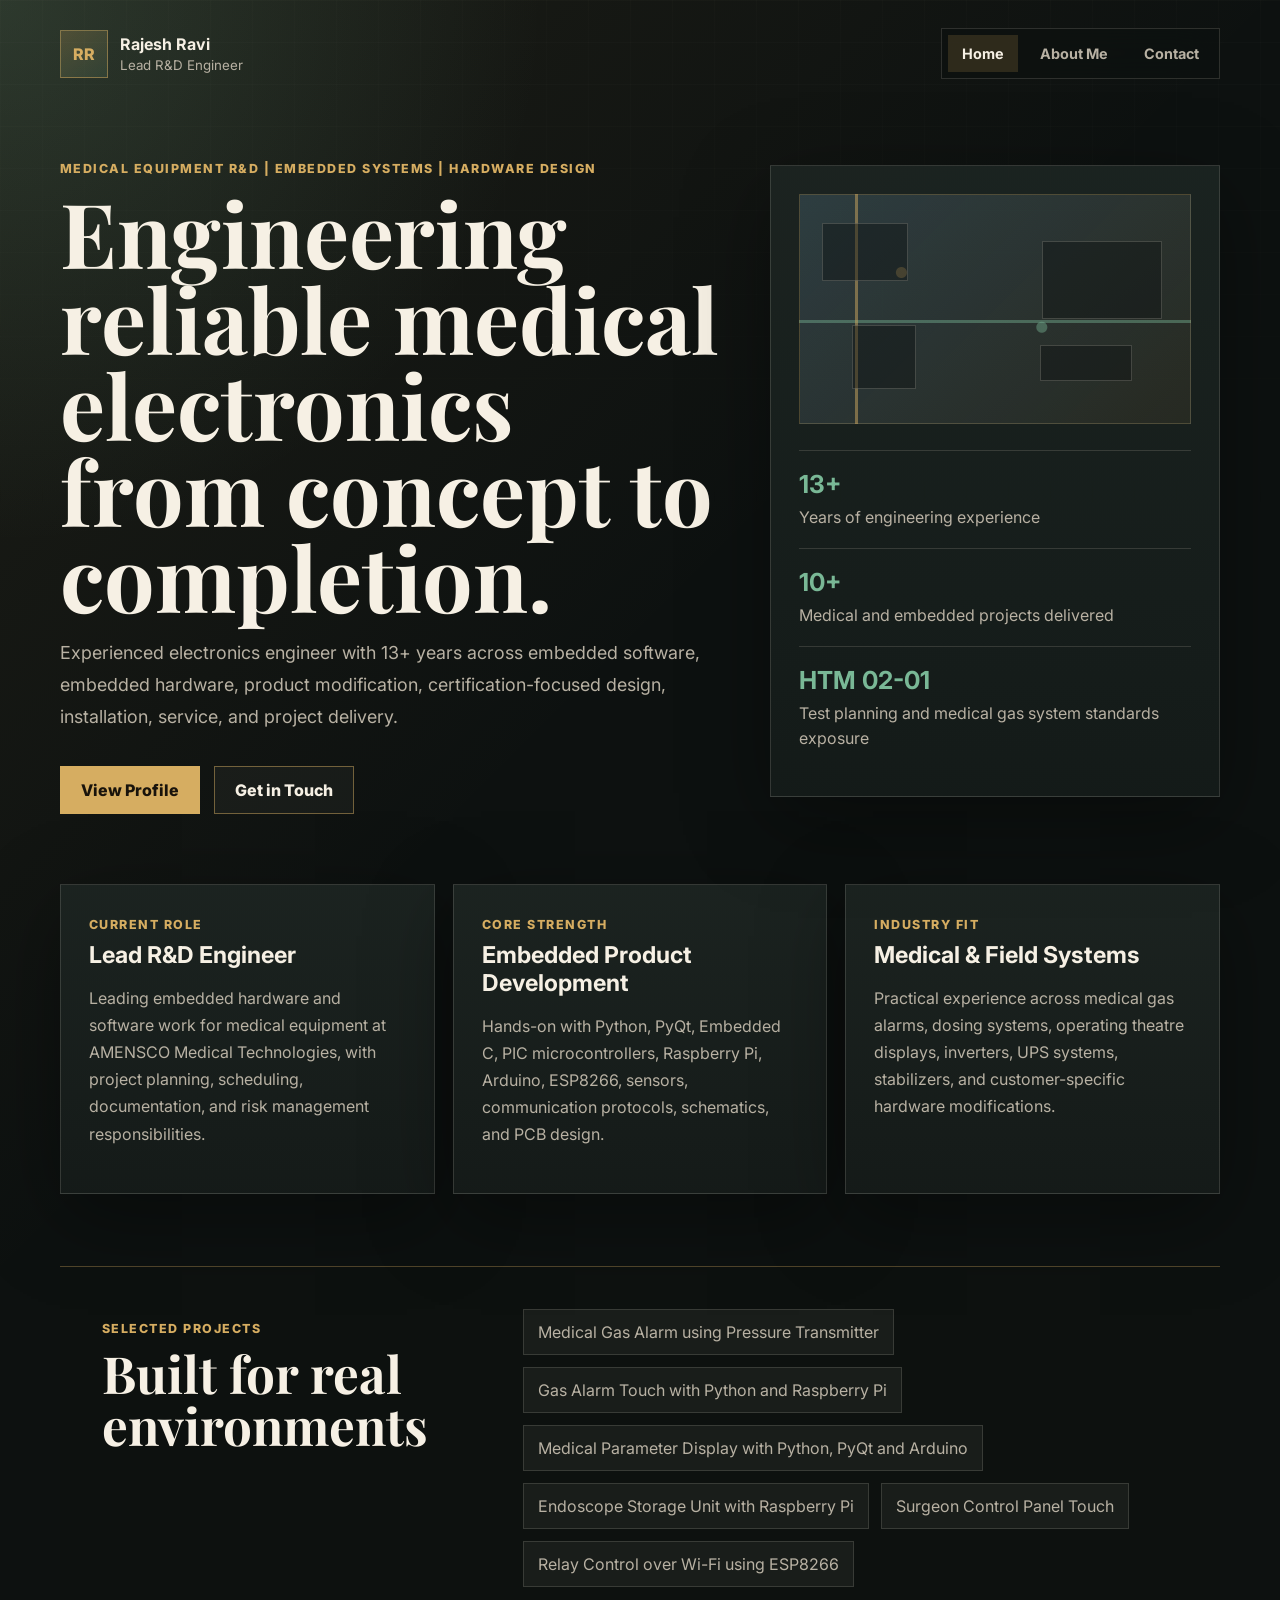
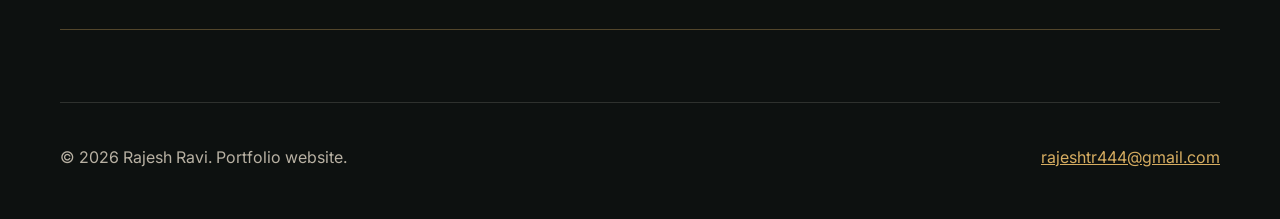
==== index.html @ 1e523f8f "Basic file created" ====
<!DOCTYPE html>
<html lang="en">
<head>
  <meta charset="UTF-8">
  <meta name="viewport" content="width=device-width, initial-scale=1.0">
  <title>Rajesh Ravi | Lead R&amp;D Engineer</title>
  <link rel="preconnect" href="https://fonts.googleapis.com">
  <link rel="preconnect" href="https://fonts.gstatic.com" crossorigin>
  <link href="https://fonts.googleapis.com/css2?family=Inter:wght@400;500;600;700;800&family=Playfair+Display:wght@700&display=swap" rel="stylesheet">
  <link rel="stylesheet" href="styles.css">
</head>
<body>
  <header class="site-header">
    <a class="brand" href="index.html" aria-label="Rajesh Ravi home">
      <span class="brand-mark">RR</span>
      <span>
        <strong>Rajesh Ravi</strong>
        <small>Lead R&amp;D Engineer</small>
      </span>
    </a>
    <nav class="main-nav" aria-label="Primary navigation">
      <a class="active" href="index.html">Home</a>
      <a href="about.html">About Me</a>
      <a href="contact.html">Contact</a>
    </nav>
  </header>

  <main>
    <section class="hero-section">
      <div class="hero-copy">
        <p class="eyebrow">Medical Equipment R&amp;D | Embedded Systems | Hardware Design</p>
        <h1>Engineering reliable medical electronics from concept to completion.</h1>
        <p class="hero-lead">
          Experienced electronics engineer with 13+ years across embedded software, embedded hardware,
          product modification, certification-focused design, installation, service, and project delivery.
        </p>
        <div class="hero-actions">
          <a class="btn primary" href="about.html">View Profile</a>
          <a class="btn ghost" href="contact.html">Get in Touch</a>
        </div>
      </div>

      <aside class="hero-panel" aria-label="Professional highlights">
        <div class="circuit-art" aria-hidden="true">
          <span></span><span></span><span></span><span></span>
        </div>
        <div class="metric">
          <strong>13+</strong>
          <span>Years of engineering experience</span>
        </div>
        <div class="metric">
          <strong>10+</strong>
          <span>Medical and embedded projects delivered</span>
        </div>
        <div class="metric">
          <strong>HTM 02-01</strong>
          <span>Test planning and medical gas system standards exposure</span>
        </div>
      </aside>
    </section>

    <section class="section-grid">
      <article class="feature-card">
        <span class="card-label">Current Role</span>
        <h2>Lead R&amp;D Engineer</h2>
        <p>
          Leading embedded hardware and software work for medical equipment at AMENSCO Medical Technologies,
          with project planning, scheduling, documentation, and risk management responsibilities.
        </p>
      </article>
      <article class="feature-card">
        <span class="card-label">Core Strength</span>
        <h2>Embedded Product Development</h2>
        <p>
          Hands-on with Python, PyQt, Embedded C, PIC microcontrollers, Raspberry Pi, Arduino, ESP8266,
          sensors, communication protocols, schematics, and PCB design.
        </p>
      </article>
      <article class="feature-card">
        <span class="card-label">Industry Fit</span>
        <h2>Medical &amp; Field Systems</h2>
        <p>
          Practical experience across medical gas alarms, dosing systems, operating theatre displays,
          inverters, UPS systems, stabilizers, and customer-specific hardware modifications.
        </p>
      </article>
    </section>

    <section class="timeline-band">
      <div>
        <p class="eyebrow">Selected Projects</p>
        <h2>Built for real environments</h2>
      </div>
      <div class="project-list">
        <span>Medical Gas Alarm using Pressure Transmitter</span>
        <span>Gas Alarm Touch with Python and Raspberry Pi</span>
        <span>Medical Parameter Display with Python, PyQt and Arduino</span>
        <span>Endoscope Storage Unit with Raspberry Pi</span>
        <span>Surgeon Control Panel Touch</span>
        <span>Relay Control over Wi-Fi using ESP8266</span>
      </div>
    </section>
  </main>

  <footer class="site-footer">
    <p>&copy; 2026 Rajesh Ravi. Portfolio website.</p>
    <a href="mailto:rajeshtr444@gmail.com">rajeshtr444@gmail.com</a>
  </footer>
</body>
</html>
---- styles.css ----
:root {
  color-scheme: dark;
  --bg: #0d1110;
  --panel: #151b19;
  --panel-soft: #1c2421;
  --ink: #f6f0e4;
  --muted: #b8b1a3;
  --line: rgba(246, 240, 228, 0.14);
  --gold: #d6ad61;
  --green: #79b896;
  --blue: #7aa7c7;
  --shadow: 0 24px 80px rgba(0, 0, 0, 0.36);
}

* {
  box-sizing: border-box;
}

body {
  margin: 0;
  min-height: 100vh;
  background:
    radial-gradient(circle at top left, rgba(121, 184, 150, 0.18), transparent 34rem),
    linear-gradient(135deg, rgba(214, 173, 97, 0.08), transparent 42%),
    var(--bg);
  color: var(--ink);
  font-family: Inter, system-ui, -apple-system, BlinkMacSystemFont, "Segoe UI", sans-serif;
}

body::before {
  content: "";
  position: fixed;
  inset: 0;
  pointer-events: none;
  opacity: 0.13;
  background-image:
    linear-gradient(rgba(246, 240, 228, 0.16) 1px, transparent 1px),
    linear-gradient(90deg, rgba(246, 240, 228, 0.13) 1px, transparent 1px);
  background-size: 42px 42px;
  mask-image: linear-gradient(to bottom, black, transparent 72%);
}

a {
  color: inherit;
}

.site-header,
.site-footer,
main {
  width: min(1160px, calc(100% - 40px));
  margin: 0 auto;
}

.site-header {
  display: flex;
  align-items: center;
  justify-content: space-between;
  gap: 24px;
  padding: 28px 0;
  position: relative;
  z-index: 2;
}

.brand {
  display: inline-flex;
  align-items: center;
  gap: 12px;
  text-decoration: none;
}

.brand-mark {
  display: grid;
  place-items: center;
  width: 48px;
  height: 48px;
  border: 1px solid rgba(214, 173, 97, 0.46);
  background: linear-gradient(145deg, rgba(214, 173, 97, 0.22), rgba(121, 184, 150, 0.12));
  color: var(--gold);
  font-weight: 800;
}

.brand strong,
.brand small {
  display: block;
}

.brand small {
  color: var(--muted);
  margin-top: 3px;
}

.main-nav {
  display: flex;
  align-items: center;
  gap: 8px;
  padding: 6px;
  border: 1px solid var(--line);
  background: rgba(13, 17, 16, 0.72);
  backdrop-filter: blur(18px);
}

.main-nav a {
  padding: 10px 14px;
  color: var(--muted);
  text-decoration: none;
  font-weight: 700;
  font-size: 0.9rem;
}

.main-nav a:hover,
.main-nav a.active {
  background: rgba(214, 173, 97, 0.16);
  color: var(--ink);
}

.hero-section {
  display: grid;
  grid-template-columns: minmax(0, 1.08fr) minmax(300px, 0.72fr);
  gap: 34px;
  min-height: 72vh;
  align-items: center;
  padding: 42px 0 70px;
  position: relative;
  z-index: 1;
}

.hero-copy h1,
.page-title h1 {
  margin: 0;
  max-width: 860px;
  font-family: "Playfair Display", Georgia, serif;
  font-size: clamp(2.8rem, 7vw, 5.9rem);
  line-height: 0.96;
  letter-spacing: 0;
}

.eyebrow,
.card-label {
  color: var(--gold);
  font-size: 0.78rem;
  font-weight: 800;
  letter-spacing: 0.12em;
  text-transform: uppercase;
}

.hero-lead,
.page-title p {
  max-width: 760px;
  color: var(--muted);
  font-size: 1.12rem;
  line-height: 1.8;
}

.hero-actions {
  display: flex;
  flex-wrap: wrap;
  gap: 14px;
  margin-top: 32px;
}

.btn {
  display: inline-flex;
  align-items: center;
  justify-content: center;
  min-height: 48px;
  padding: 0 20px;
  border: 1px solid rgba(214, 173, 97, 0.48);
  color: var(--ink);
  text-decoration: none;
  font-weight: 800;
  cursor: pointer;
}

.btn.primary {
  background: var(--gold);
  color: #19130b;
}

.btn.ghost {
  background: rgba(246, 240, 228, 0.04);
}

.hero-panel,
.feature-card,
.skill-panel,
.details-grid article,
.contact-card,
.contact-form {
  border: 1px solid var(--line);
  background: linear-gradient(180deg, rgba(28, 36, 33, 0.94), rgba(21, 27, 25, 0.94));
  box-shadow: var(--shadow);
}

.hero-panel {
  padding: 28px;
}

.circuit-art {
  position: relative;
  height: 230px;
  margin-bottom: 26px;
  overflow: hidden;
  border: 1px solid rgba(214, 173, 97, 0.22);
  background:
    radial-gradient(circle at 26% 34%, rgba(214, 173, 97, 0.42) 0 5px, transparent 6px),
    radial-gradient(circle at 62% 58%, rgba(121, 184, 150, 0.42) 0 5px, transparent 6px),
    linear-gradient(90deg, transparent 14%, rgba(214, 173, 97, 0.48) 14% 15%, transparent 15%),
    linear-gradient(0deg, transparent 44%, rgba(121, 184, 150, 0.42) 44% 45%, transparent 45%),
    linear-gradient(135deg, rgba(122, 167, 199, 0.2), rgba(214, 173, 97, 0.08));
}

.circuit-art span {
  position: absolute;
  border: 1px solid rgba(246, 240, 228, 0.18);
  background: rgba(13, 17, 16, 0.44);
}

.circuit-art span:nth-child(1) {
  width: 86px;
  height: 58px;
  left: 22px;
  top: 28px;
}

.circuit-art span:nth-child(2) {
  width: 120px;
  height: 78px;
  right: 28px;
  top: 46px;
}

.circuit-art span:nth-child(3) {
  width: 64px;
  height: 64px;
  left: 52px;
  bottom: 34px;
}

.circuit-art span:nth-child(4) {
  width: 92px;
  height: 36px;
  right: 58px;
  bottom: 42px;
}

.metric {
  display: grid;
  gap: 6px;
  padding: 18px 0;
  border-top: 1px solid var(--line);
}

.metric strong {
  color: var(--green);
  font-size: 1.55rem;
}

.metric span {
  color: var(--muted);
  line-height: 1.55;
}

.section-grid,
.details-grid {
  display: grid;
  grid-template-columns: repeat(3, minmax(0, 1fr));
  gap: 18px;
  padding-bottom: 72px;
}

.feature-card,
.details-grid article {
  padding: 28px;
}

h2,
h3,
p {
  overflow-wrap: anywhere;
}

h2 {
  margin: 8px 0 12px;
  font-size: 1.45rem;
}

h3 {
  margin: 6px 0 10px;
  color: var(--ink);
}

.feature-card p,
.details-grid p,
.experience-item p,
.skill-list,
.contact-card dd {
  color: var(--muted);
  line-height: 1.7;
}

.timeline-band {
  display: grid;
  grid-template-columns: 0.6fr 1fr;
  gap: 28px;
  align-items: start;
  padding: 42px;
  margin-bottom: 72px;
  border-top: 1px solid rgba(214, 173, 97, 0.34);
  border-bottom: 1px solid rgba(214, 173, 97, 0.34);
  background: rgba(13, 17, 16, 0.48);
}

.timeline-band h2 {
  font-family: "Playfair Display", Georgia, serif;
  font-size: clamp(2rem, 4vw, 3.7rem);
  line-height: 1;
}

.project-list {
  display: flex;
  flex-wrap: wrap;
  gap: 12px;
}

.project-list span {
  border: 1px solid var(--line);
  background: rgba(246, 240, 228, 0.05);
  color: var(--muted);
  padding: 12px 14px;
}

.content-page {
  position: relative;
  z-index: 1;
}

.page-title {
  padding: 72px 0 42px;
}

.page-title h1 {
  font-size: clamp(2.35rem, 5vw, 4.6rem);
}

.split-layout,
.contact-layout {
  display: grid;
  grid-template-columns: minmax(0, 1fr) 380px;
  gap: 28px;
  align-items: start;
  padding-bottom: 64px;
}

.experience-item {
  padding: 24px 0;
  border-top: 1px solid var(--line);
}

.experience-item span {
  color: var(--green);
  font-weight: 800;
  font-size: 0.86rem;
}

.skill-panel {
  padding: 28px;
  position: sticky;
  top: 24px;
}

.skill-list {
  margin: 16px 0 0;
  padding-left: 20px;
}

.skill-list li + li {
  margin-top: 12px;
}

.details-grid {
  grid-template-columns: repeat(2, minmax(0, 1fr));
}

.contact-page {
  padding-bottom: 70px;
}

.contact-card,
.contact-form {
  padding: 28px;
}

.contact-card dl {
  margin: 0;
}

.contact-card div {
  padding: 18px 0;
  border-top: 1px solid var(--line);
}

.contact-card dt {
  color: var(--gold);
  font-weight: 800;
  margin-bottom: 6px;
}

.contact-card dd {
  margin: 0;
}

.contact-card a {
  color: var(--ink);
  text-decoration-color: rgba(214, 173, 97, 0.5);
}

.contact-form {
  display: grid;
  gap: 16px;
}

.contact-form label {
  display: grid;
  gap: 8px;
  color: var(--muted);
  font-weight: 700;
}

.contact-form input,
.contact-form textarea {
  width: 100%;
  border: 1px solid var(--line);
  background: rgba(13, 17, 16, 0.86);
  color: var(--ink);
  padding: 14px 15px;
  font: inherit;
}

.contact-form textarea {
  resize: vertical;
}

.site-footer {
  display: flex;
  align-items: center;
  justify-content: space-between;
  gap: 18px;
  padding: 28px 0 36px;
  color: var(--muted);
  border-top: 1px solid var(--line);
}

.site-footer a {
  color: var(--gold);
}

@media (max-width: 840px) {
  .site-header,
  .site-footer {
    align-items: flex-start;
    flex-direction: column;
  }

  .main-nav {
    width: 100%;
    justify-content: space-between;
  }

  .main-nav a {
    flex: 1;
    text-align: center;
    padding-inline: 8px;
  }

  .hero-section,
  .timeline-band,
  .split-layout,
  .contact-layout {
    grid-template-columns: 1fr;
  }

  .section-grid,
  .details-grid {
    grid-template-columns: 1fr;
  }

  .hero-section {
    min-height: auto;
    padding-top: 34px;
  }

  .timeline-band {
    padding: 28px;
  }

  .skill-panel {
    position: static;
  }
}

@media (max-width: 520px) {
  .site-header,
  .site-footer,
  main {
    width: min(100% - 26px, 1160px);
  }

  .hero-copy h1,
  .page-title h1 {
    font-size: 2.45rem;
  }

  .hero-panel,
  .feature-card,
  .skill-panel,
  .details-grid article,
  .contact-card,
  .contact-form {
    padding: 22px;
  }

  .main-nav {
    overflow-x: auto;
  }
}
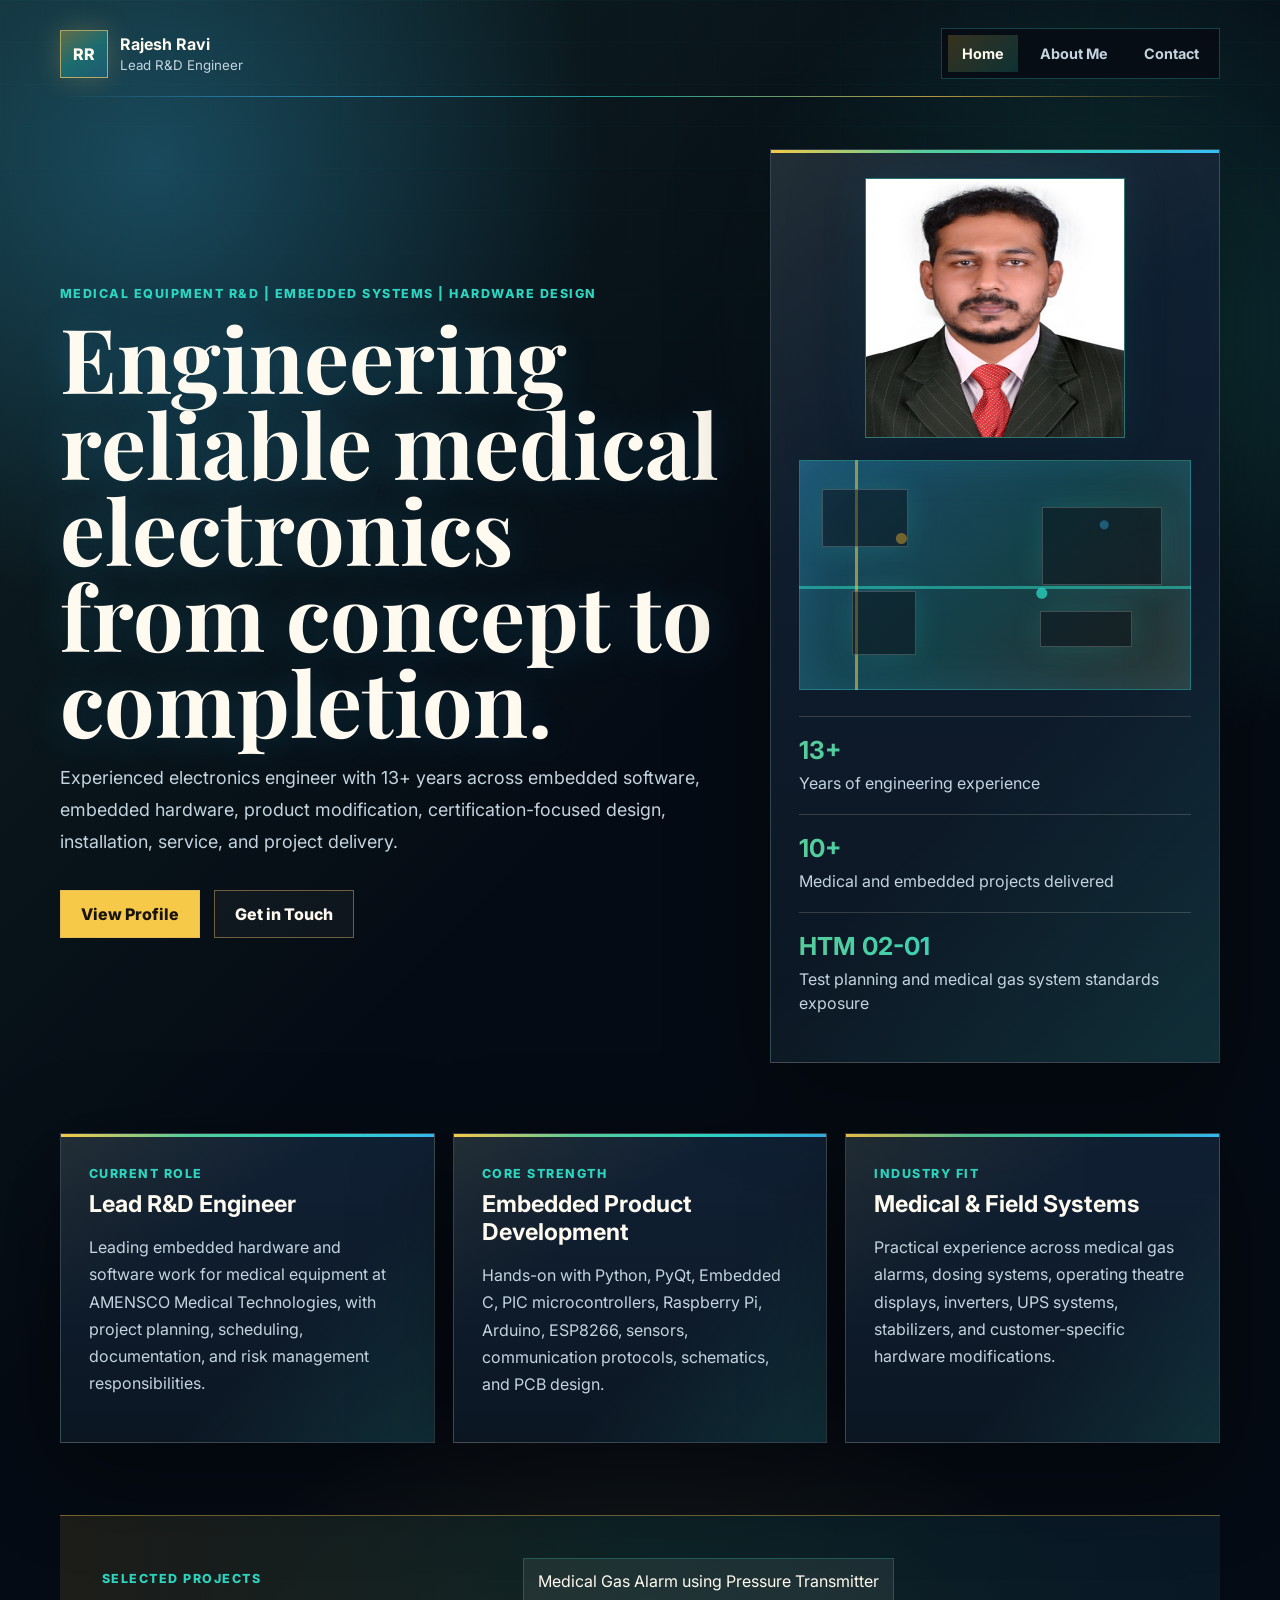
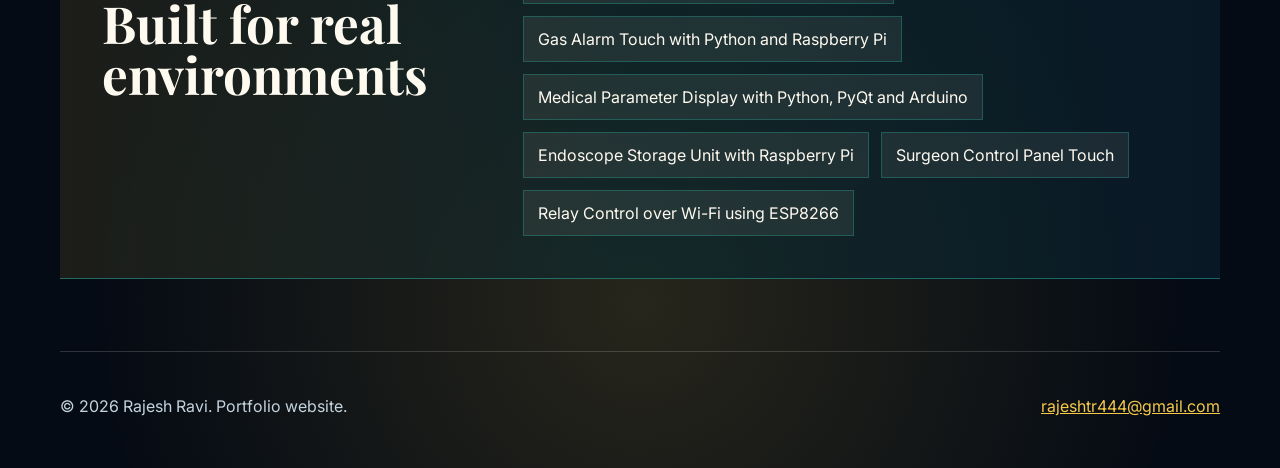
==== commit 091205c2: "photo added theme changed" ====
--- a/index.html
+++ b/index.html
@@ -41,6 +41,9 @@
       </div>
 
       <aside class="hero-panel" aria-label="Professional highlights">
+        <figure class="profile-frame hero-photo">
+          <img src="rajesh-ravi-photo.jpg" alt="Portrait of Rajesh Ravi">
+        </figure>
         <div class="circuit-art" aria-hidden="true">
           <span></span><span></span><span></span><span></span>
         </div>
--- a/styles.css
+++ b/styles.css
@@ -1,15 +1,18 @@
 :root {
   color-scheme: dark;
-  --bg: #0d1110;
-  --panel: #151b19;
-  --panel-soft: #1c2421;
-  --ink: #f6f0e4;
-  --muted: #b8b1a3;
-  --line: rgba(246, 240, 228, 0.14);
-  --gold: #d6ad61;
-  --green: #79b896;
-  --blue: #7aa7c7;
-  --shadow: 0 24px 80px rgba(0, 0, 0, 0.36);
+  --bg: #050b14;
+  --panel: #0c1724;
+  --panel-soft: #112236;
+  --ink: #fffaf0;
+  --muted: #c4d4df;
+  --line: rgba(255, 250, 240, 0.16);
+  --gold: #f7c948;
+  --coral: #ff8a5b;
+  --cyan: #2dd4bf;
+  --violet: #5eead4;
+  --green: #57cc99;
+  --blue: #38bdf8;
+  --shadow: 0 28px 90px rgba(0, 0, 0, 0.42);
 }
 
 * {
@@ -20,8 +23,10 @@
   margin: 0;
   min-height: 100vh;
   background:
-    radial-gradient(circle at top left, rgba(121, 184, 150, 0.18), transparent 34rem),
-    linear-gradient(135deg, rgba(214, 173, 97, 0.08), transparent 42%),
+    radial-gradient(circle at 12% 8%, rgba(56, 189, 248, 0.28), transparent 28rem),
+    radial-gradient(circle at 88% 16%, rgba(45, 212, 191, 0.2), transparent 26rem),
+    radial-gradient(circle at 50% 92%, rgba(247, 201, 72, 0.14), transparent 34rem),
+    linear-gradient(135deg, rgba(87, 204, 153, 0.12), transparent 42%),
     var(--bg);
   color: var(--ink);
   font-family: Inter, system-ui, -apple-system, BlinkMacSystemFont, "Segoe UI", sans-serif;
@@ -34,8 +39,8 @@
   pointer-events: none;
   opacity: 0.13;
   background-image:
-    linear-gradient(rgba(246, 240, 228, 0.16) 1px, transparent 1px),
-    linear-gradient(90deg, rgba(246, 240, 228, 0.13) 1px, transparent 1px);
+    linear-gradient(rgba(45, 212, 191, 0.22) 1px, transparent 1px),
+    linear-gradient(90deg, rgba(56, 189, 248, 0.16) 1px, transparent 1px);
   background-size: 42px 42px;
   mask-image: linear-gradient(to bottom, black, transparent 72%);
 }
@@ -61,6 +66,17 @@
   z-index: 2;
 }
 
+.site-header::after {
+  content: "";
+  position: absolute;
+  left: 0;
+  right: 0;
+  bottom: 10px;
+  height: 1px;
+  background: linear-gradient(90deg, transparent, var(--blue), var(--cyan), var(--gold), transparent);
+  opacity: 0.72;
+}
+
 .brand {
   display: inline-flex;
   align-items: center;
@@ -73,10 +89,11 @@
   place-items: center;
   width: 48px;
   height: 48px;
-  border: 1px solid rgba(214, 173, 97, 0.46);
-  background: linear-gradient(145deg, rgba(214, 173, 97, 0.22), rgba(121, 184, 150, 0.12));
-  color: var(--gold);
+  border: 1px solid rgba(255, 209, 102, 0.62);
+  background: linear-gradient(145deg, rgba(247, 201, 72, 0.34), rgba(45, 212, 191, 0.3), rgba(56, 189, 248, 0.2));
+  color: var(--ink);
   font-weight: 800;
+  box-shadow: 0 0 28px rgba(255, 209, 102, 0.22);
 }
 
 .brand strong,
@@ -94,8 +111,8 @@
   align-items: center;
   gap: 8px;
   padding: 6px;
-  border: 1px solid var(--line);
-  background: rgba(13, 17, 16, 0.72);
+  border: 1px solid rgba(45, 212, 191, 0.28);
+  background: rgba(7, 9, 17, 0.72);
   backdrop-filter: blur(18px);
 }
 
@@ -109,7 +126,7 @@
 
 .main-nav a:hover,
 .main-nav a.active {
-  background: rgba(214, 173, 97, 0.16);
+  background: linear-gradient(135deg, rgba(247, 201, 72, 0.2), rgba(45, 212, 191, 0.18));
   color: var(--ink);
 }
 
@@ -134,9 +151,13 @@
   letter-spacing: 0;
 }
 
+.hero-copy h1 {
+  text-shadow: 0 0 42px rgba(56, 189, 248, 0.2);
+}
+
 .eyebrow,
 .card-label {
-  color: var(--gold);
+  color: var(--cyan);
   font-size: 0.78rem;
   font-weight: 800;
   letter-spacing: 0.12em;
@@ -186,13 +207,70 @@
 .details-grid article,
 .contact-card,
 .contact-form {
-  border: 1px solid var(--line);
-  background: linear-gradient(180deg, rgba(28, 36, 33, 0.94), rgba(21, 27, 25, 0.94));
+  border: 1px solid rgba(255, 250, 240, 0.15);
+  background:
+    linear-gradient(145deg, rgba(247, 201, 72, 0.08), transparent 34%),
+    linear-gradient(315deg, rgba(45, 212, 191, 0.13), transparent 38%),
+    linear-gradient(180deg, rgba(17, 34, 54, 0.97), rgba(12, 23, 36, 0.97));
   box-shadow: var(--shadow);
+}
+
+.feature-card,
+.details-grid article,
+.contact-card,
+.contact-form,
+.skill-panel,
+.hero-panel {
+  position: relative;
+  overflow: hidden;
+}
+
+.feature-card::before,
+.details-grid article::before,
+.contact-card::before,
+.contact-form::before,
+.skill-panel::before,
+.hero-panel::before {
+  content: "";
+  position: absolute;
+  inset: 0 0 auto;
+  height: 3px;
+  background: linear-gradient(90deg, var(--gold), var(--green), var(--cyan), var(--blue));
 }
 
 .hero-panel {
   padding: 28px;
+}
+
+.profile-frame {
+  margin: 0;
+  border: 1px solid rgba(45, 212, 191, 0.38);
+  background:
+    linear-gradient(145deg, rgba(247, 201, 72, 0.16), rgba(45, 212, 191, 0.12)),
+    var(--panel-soft);
+  box-shadow: 0 22px 70px rgba(0, 0, 0, 0.34), 0 0 42px rgba(56, 189, 248, 0.14);
+  overflow: hidden;
+}
+
+.profile-frame img {
+  display: block;
+  width: 100%;
+  height: 100%;
+  object-fit: cover;
+  object-position: center top;
+}
+
+.hero-photo {
+  width: min(260px, 100%);
+  aspect-ratio: 1;
+  margin: 0 auto 22px;
+}
+
+.about-photo {
+  float: right;
+  width: min(250px, 42%);
+  aspect-ratio: 1;
+  margin: 0 0 22px 28px;
 }
 
 .circuit-art {
@@ -200,19 +278,22 @@
   height: 230px;
   margin-bottom: 26px;
   overflow: hidden;
-  border: 1px solid rgba(214, 173, 97, 0.22);
+  border: 1px solid rgba(45, 212, 191, 0.36);
   background:
-    radial-gradient(circle at 26% 34%, rgba(214, 173, 97, 0.42) 0 5px, transparent 6px),
-    radial-gradient(circle at 62% 58%, rgba(121, 184, 150, 0.42) 0 5px, transparent 6px),
-    linear-gradient(90deg, transparent 14%, rgba(214, 173, 97, 0.48) 14% 15%, transparent 15%),
-    linear-gradient(0deg, transparent 44%, rgba(121, 184, 150, 0.42) 44% 45%, transparent 45%),
-    linear-gradient(135deg, rgba(122, 167, 199, 0.2), rgba(214, 173, 97, 0.08));
+    radial-gradient(circle at 26% 34%, rgba(247, 201, 72, 0.82) 0 5px, transparent 6px),
+    radial-gradient(circle at 62% 58%, rgba(45, 212, 191, 0.78) 0 5px, transparent 6px),
+    radial-gradient(circle at 78% 28%, rgba(56, 189, 248, 0.78) 0 4px, transparent 5px),
+    linear-gradient(90deg, transparent 14%, rgba(247, 201, 72, 0.58) 14% 15%, transparent 15%),
+    linear-gradient(0deg, transparent 44%, rgba(45, 212, 191, 0.56) 44% 45%, transparent 45%),
+    linear-gradient(135deg, rgba(56, 189, 248, 0.3), rgba(45, 212, 191, 0.2), rgba(247, 201, 72, 0.12));
+  box-shadow: inset 0 0 50px rgba(56, 189, 248, 0.17);
 }
 
 .circuit-art span {
   position: absolute;
-  border: 1px solid rgba(246, 240, 228, 0.18);
-  background: rgba(13, 17, 16, 0.44);
+  border: 1px solid rgba(255, 250, 240, 0.2);
+  background: rgba(7, 9, 17, 0.46);
+  box-shadow: 0 0 30px rgba(45, 212, 191, 0.18);
 }
 
 .circuit-art span:nth-child(1) {
@@ -251,7 +332,10 @@
 }
 
 .metric strong {
-  color: var(--green);
+  background: linear-gradient(90deg, var(--green), var(--cyan), var(--gold));
+  -webkit-background-clip: text;
+  background-clip: text;
+  color: transparent;
   font-size: 1.55rem;
 }
 
@@ -305,9 +389,11 @@
   align-items: start;
   padding: 42px;
   margin-bottom: 72px;
-  border-top: 1px solid rgba(214, 173, 97, 0.34);
-  border-bottom: 1px solid rgba(214, 173, 97, 0.34);
-  background: rgba(13, 17, 16, 0.48);
+  border-top: 1px solid rgba(247, 201, 72, 0.42);
+  border-bottom: 1px solid rgba(45, 212, 191, 0.42);
+  background:
+    linear-gradient(90deg, rgba(247, 201, 72, 0.1), rgba(45, 212, 191, 0.1), rgba(56, 189, 248, 0.08)),
+    rgba(5, 11, 20, 0.62);
 }
 
 .timeline-band h2 {
@@ -323,9 +409,9 @@
 }
 
 .project-list span {
-  border: 1px solid var(--line);
-  background: rgba(246, 240, 228, 0.05);
-  color: var(--muted);
+  border: 1px solid rgba(45, 212, 191, 0.26);
+  background: rgba(255, 250, 240, 0.07);
+  color: var(--ink);
   padding: 12px 14px;
 }
 
@@ -357,7 +443,7 @@
 }
 
 .experience-item span {
-  color: var(--green);
+  color: var(--cyan);
   font-weight: 800;
   font-size: 0.86rem;
 }
@@ -430,7 +516,7 @@
 .contact-form textarea {
   width: 100%;
   border: 1px solid var(--line);
-  background: rgba(13, 17, 16, 0.86);
+  background: rgba(5, 11, 20, 0.88);
   color: var(--ink);
   padding: 14px 15px;
   font: inherit;
@@ -496,6 +582,12 @@
   .skill-panel {
     position: static;
   }
+
+  .about-photo {
+    float: none;
+    width: min(260px, 100%);
+    margin: 0 0 28px;
+  }
 }
 
 @media (max-width: 520px) {
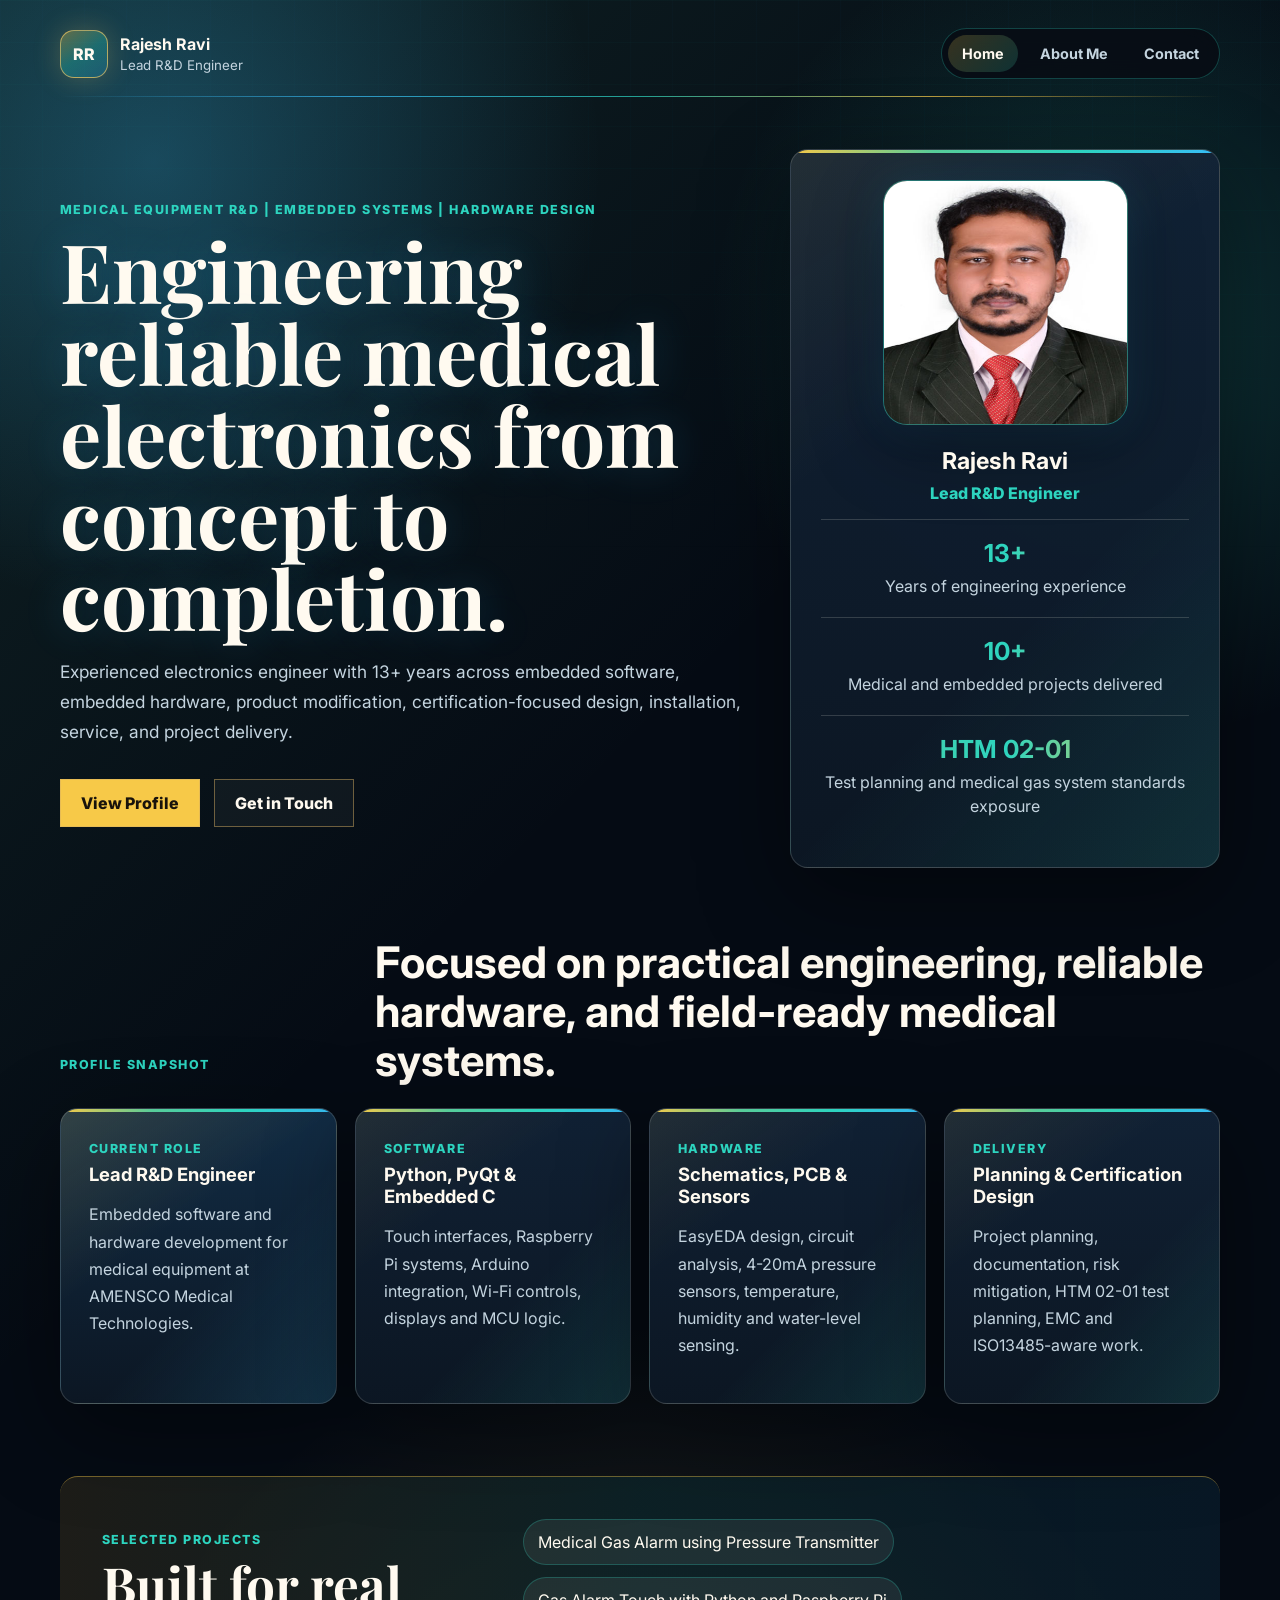
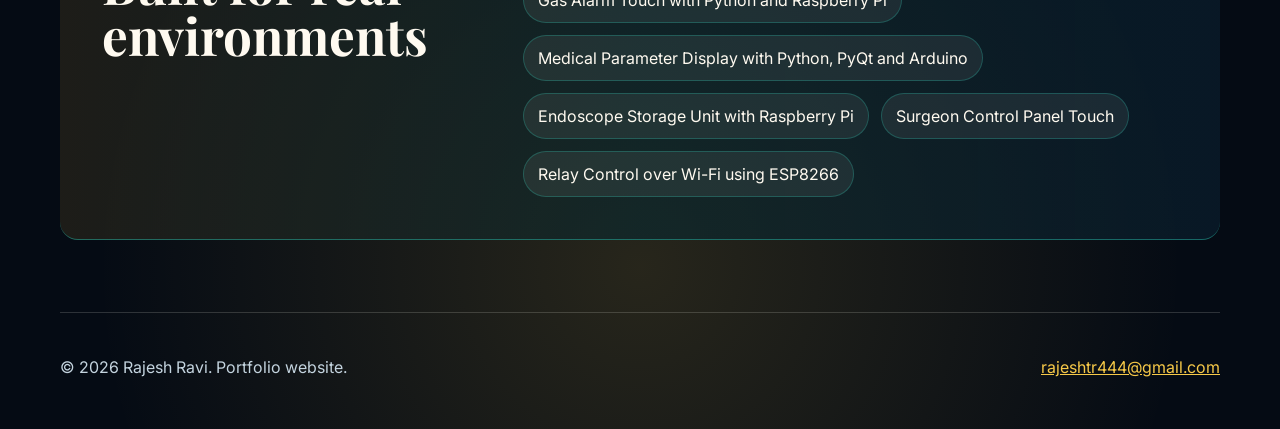
==== commit cbbc1262: "Form unsecure removed" ====
--- a/index.html
+++ b/index.html
@@ -44,9 +44,8 @@
         <figure class="profile-frame hero-photo">
           <img src="rajesh-ravi-photo.jpg" alt="Portrait of Rajesh Ravi">
         </figure>
-        <div class="circuit-art" aria-hidden="true">
-          <span></span><span></span><span></span><span></span>
-        </div>
+        <h2>Rajesh Ravi</h2>
+        <p class="profile-title">Lead R&amp;D Engineer</p>
         <div class="metric">
           <strong>13+</strong>
           <span>Years of engineering experience</span>
@@ -62,31 +61,33 @@
       </aside>
     </section>
 
-    <section class="section-grid">
-      <article class="feature-card">
-        <span class="card-label">Current Role</span>
-        <h2>Lead R&amp;D Engineer</h2>
-        <p>
-          Leading embedded hardware and software work for medical equipment at AMENSCO Medical Technologies,
-          with project planning, scheduling, documentation, and risk management responsibilities.
-        </p>
-      </article>
-      <article class="feature-card">
-        <span class="card-label">Core Strength</span>
-        <h2>Embedded Product Development</h2>
-        <p>
-          Hands-on with Python, PyQt, Embedded C, PIC microcontrollers, Raspberry Pi, Arduino, ESP8266,
-          sensors, communication protocols, schematics, and PCB design.
-        </p>
-      </article>
-      <article class="feature-card">
-        <span class="card-label">Industry Fit</span>
-        <h2>Medical &amp; Field Systems</h2>
-        <p>
-          Practical experience across medical gas alarms, dosing systems, operating theatre displays,
-          inverters, UPS systems, stabilizers, and customer-specific hardware modifications.
-        </p>
-      </article>
+    <section class="modern-overview">
+      <div class="section-heading">
+        <p class="eyebrow">Profile Snapshot</p>
+        <h2>Focused on practical engineering, reliable hardware, and field-ready medical systems.</h2>
+      </div>
+      <div class="overview-grid">
+        <article class="feature-card highlight-card">
+          <span class="card-label">Current Role</span>
+          <h3>Lead R&amp;D Engineer</h3>
+          <p>Embedded software and hardware development for medical equipment at AMENSCO Medical Technologies.</p>
+        </article>
+        <article class="feature-card">
+          <span class="card-label">Software</span>
+          <h3>Python, PyQt &amp; Embedded C</h3>
+          <p>Touch interfaces, Raspberry Pi systems, Arduino integration, Wi-Fi controls, displays and MCU logic.</p>
+        </article>
+        <article class="feature-card">
+          <span class="card-label">Hardware</span>
+          <h3>Schematics, PCB &amp; Sensors</h3>
+          <p>EasyEDA design, circuit analysis, 4-20mA pressure sensors, temperature, humidity and water-level sensing.</p>
+        </article>
+        <article class="feature-card">
+          <span class="card-label">Delivery</span>
+          <h3>Planning &amp; Certification Design</h3>
+          <p>Project planning, documentation, risk mitigation, HTM 02-01 test planning, EMC and ISO13485-aware work.</p>
+        </article>
+      </div>
     </section>
 
     <section class="timeline-band">
--- a/styles.css
+++ b/styles.css
@@ -13,6 +13,7 @@
   --green: #57cc99;
   --blue: #38bdf8;
   --shadow: 0 28px 90px rgba(0, 0, 0, 0.42);
+  --radius: 18px;
 }
 
 * {
@@ -30,6 +31,7 @@
     var(--bg);
   color: var(--ink);
   font-family: Inter, system-ui, -apple-system, BlinkMacSystemFont, "Segoe UI", sans-serif;
+  font-size: 16px;
 }
 
 body::before {
@@ -94,6 +96,7 @@
   color: var(--ink);
   font-weight: 800;
   box-shadow: 0 0 28px rgba(255, 209, 102, 0.22);
+  border-radius: 14px;
 }
 
 .brand strong,
@@ -114,6 +117,7 @@
   border: 1px solid rgba(45, 212, 191, 0.28);
   background: rgba(7, 9, 17, 0.72);
   backdrop-filter: blur(18px);
+  border-radius: 999px;
 }
 
 .main-nav a {
@@ -122,6 +126,7 @@
   text-decoration: none;
   font-weight: 700;
   font-size: 0.9rem;
+  border-radius: 999px;
 }
 
 .main-nav a:hover,
@@ -132,9 +137,9 @@
 
 .hero-section {
   display: grid;
-  grid-template-columns: minmax(0, 1.08fr) minmax(300px, 0.72fr);
-  gap: 34px;
-  min-height: 72vh;
+  grid-template-columns: minmax(0, 1fr) minmax(320px, 430px);
+  gap: 44px;
+  min-height: 70vh;
   align-items: center;
   padding: 42px 0 70px;
   position: relative;
@@ -146,8 +151,8 @@
   margin: 0;
   max-width: 860px;
   font-family: "Playfair Display", Georgia, serif;
-  font-size: clamp(2.8rem, 7vw, 5.9rem);
-  line-height: 0.96;
+  font-size: clamp(2.9rem, 6.4vw, 5.4rem);
+  line-height: 1;
   letter-spacing: 0;
 }
 
@@ -168,8 +173,8 @@
 .page-title p {
   max-width: 760px;
   color: var(--muted);
-  font-size: 1.12rem;
-  line-height: 1.8;
+  font-size: 1.08rem;
+  line-height: 1.75;
 }
 
 .hero-actions {
@@ -213,6 +218,7 @@
     linear-gradient(315deg, rgba(45, 212, 191, 0.13), transparent 38%),
     linear-gradient(180deg, rgba(17, 34, 54, 0.97), rgba(12, 23, 36, 0.97));
   box-shadow: var(--shadow);
+  border-radius: var(--radius);
 }
 
 .feature-card,
@@ -239,7 +245,8 @@
 }
 
 .hero-panel {
-  padding: 28px;
+  padding: 30px;
+  text-align: center;
 }
 
 .profile-frame {
@@ -250,6 +257,7 @@
     var(--panel-soft);
   box-shadow: 0 22px 70px rgba(0, 0, 0, 0.34), 0 0 42px rgba(56, 189, 248, 0.14);
   overflow: hidden;
+  border-radius: 24px;
 }
 
 .profile-frame img {
@@ -261,16 +269,15 @@
 }
 
 .hero-photo {
-  width: min(260px, 100%);
+  width: min(245px, 100%);
   aspect-ratio: 1;
   margin: 0 auto 22px;
 }
 
-.about-photo {
-  float: right;
-  width: min(250px, 42%);
-  aspect-ratio: 1;
-  margin: 0 0 22px 28px;
+.profile-title {
+  margin: -4px 0 16px;
+  color: var(--cyan);
+  font-weight: 800;
 }
 
 .circuit-art {
@@ -352,9 +359,45 @@
   padding-bottom: 72px;
 }
 
+.modern-overview {
+  padding-bottom: 72px;
+}
+
+.section-heading {
+  display: grid;
+  grid-template-columns: 0.34fr 1fr;
+  gap: 28px;
+  align-items: end;
+  margin-bottom: 24px;
+}
+
+.section-heading h2 {
+  margin: 0;
+  max-width: 850px;
+  font-size: clamp(1.7rem, 3.4vw, 3rem);
+  line-height: 1.12;
+}
+
+.overview-grid {
+  display: grid;
+  grid-template-columns: repeat(4, minmax(0, 1fr));
+  gap: 18px;
+}
+
 .feature-card,
 .details-grid article {
   padding: 28px;
+}
+
+.feature-card h3 {
+  font-size: 1.15rem;
+}
+
+.highlight-card {
+  background:
+    linear-gradient(145deg, rgba(247, 201, 72, 0.14), transparent 40%),
+    linear-gradient(315deg, rgba(56, 189, 248, 0.16), transparent 42%),
+    linear-gradient(180deg, rgba(18, 45, 70, 0.98), rgba(12, 23, 36, 0.98));
 }
 
 h2,
@@ -394,6 +437,7 @@
   background:
     linear-gradient(90deg, rgba(247, 201, 72, 0.1), rgba(45, 212, 191, 0.1), rgba(56, 189, 248, 0.08)),
     rgba(5, 11, 20, 0.62);
+  border-radius: var(--radius);
 }
 
 .timeline-band h2 {
@@ -413,6 +457,7 @@
   background: rgba(255, 250, 240, 0.07);
   color: var(--ink);
   padding: 12px 14px;
+  border-radius: 999px;
 }
 
 .content-page {
@@ -503,6 +548,40 @@
 .contact-form {
   display: grid;
   gap: 16px;
+}
+
+.contact-action-panel p {
+  margin: 0;
+  color: var(--muted);
+  line-height: 1.75;
+}
+
+.contact-actions {
+  display: flex;
+  flex-wrap: wrap;
+  gap: 12px;
+}
+
+.response-note {
+  display: grid;
+  gap: 8px;
+  margin-top: 8px;
+  padding: 18px;
+  border: 1px solid rgba(45, 212, 191, 0.26);
+  background: rgba(45, 212, 191, 0.08);
+  border-radius: 14px;
+}
+
+.response-note span {
+  color: var(--gold);
+  font-size: 0.82rem;
+  font-weight: 800;
+  text-transform: uppercase;
+  letter-spacing: 0.1em;
+}
+
+.response-note strong {
+  line-height: 1.55;
 }
 
 .contact-form label {
@@ -566,7 +645,9 @@
   }
 
   .section-grid,
-  .details-grid {
+  .details-grid,
+  .overview-grid,
+  .section-heading {
     grid-template-columns: 1fr;
   }
 
@@ -583,11 +664,6 @@
     position: static;
   }
 
-  .about-photo {
-    float: none;
-    width: min(260px, 100%);
-    margin: 0 0 28px;
-  }
 }
 
 @media (max-width: 520px) {
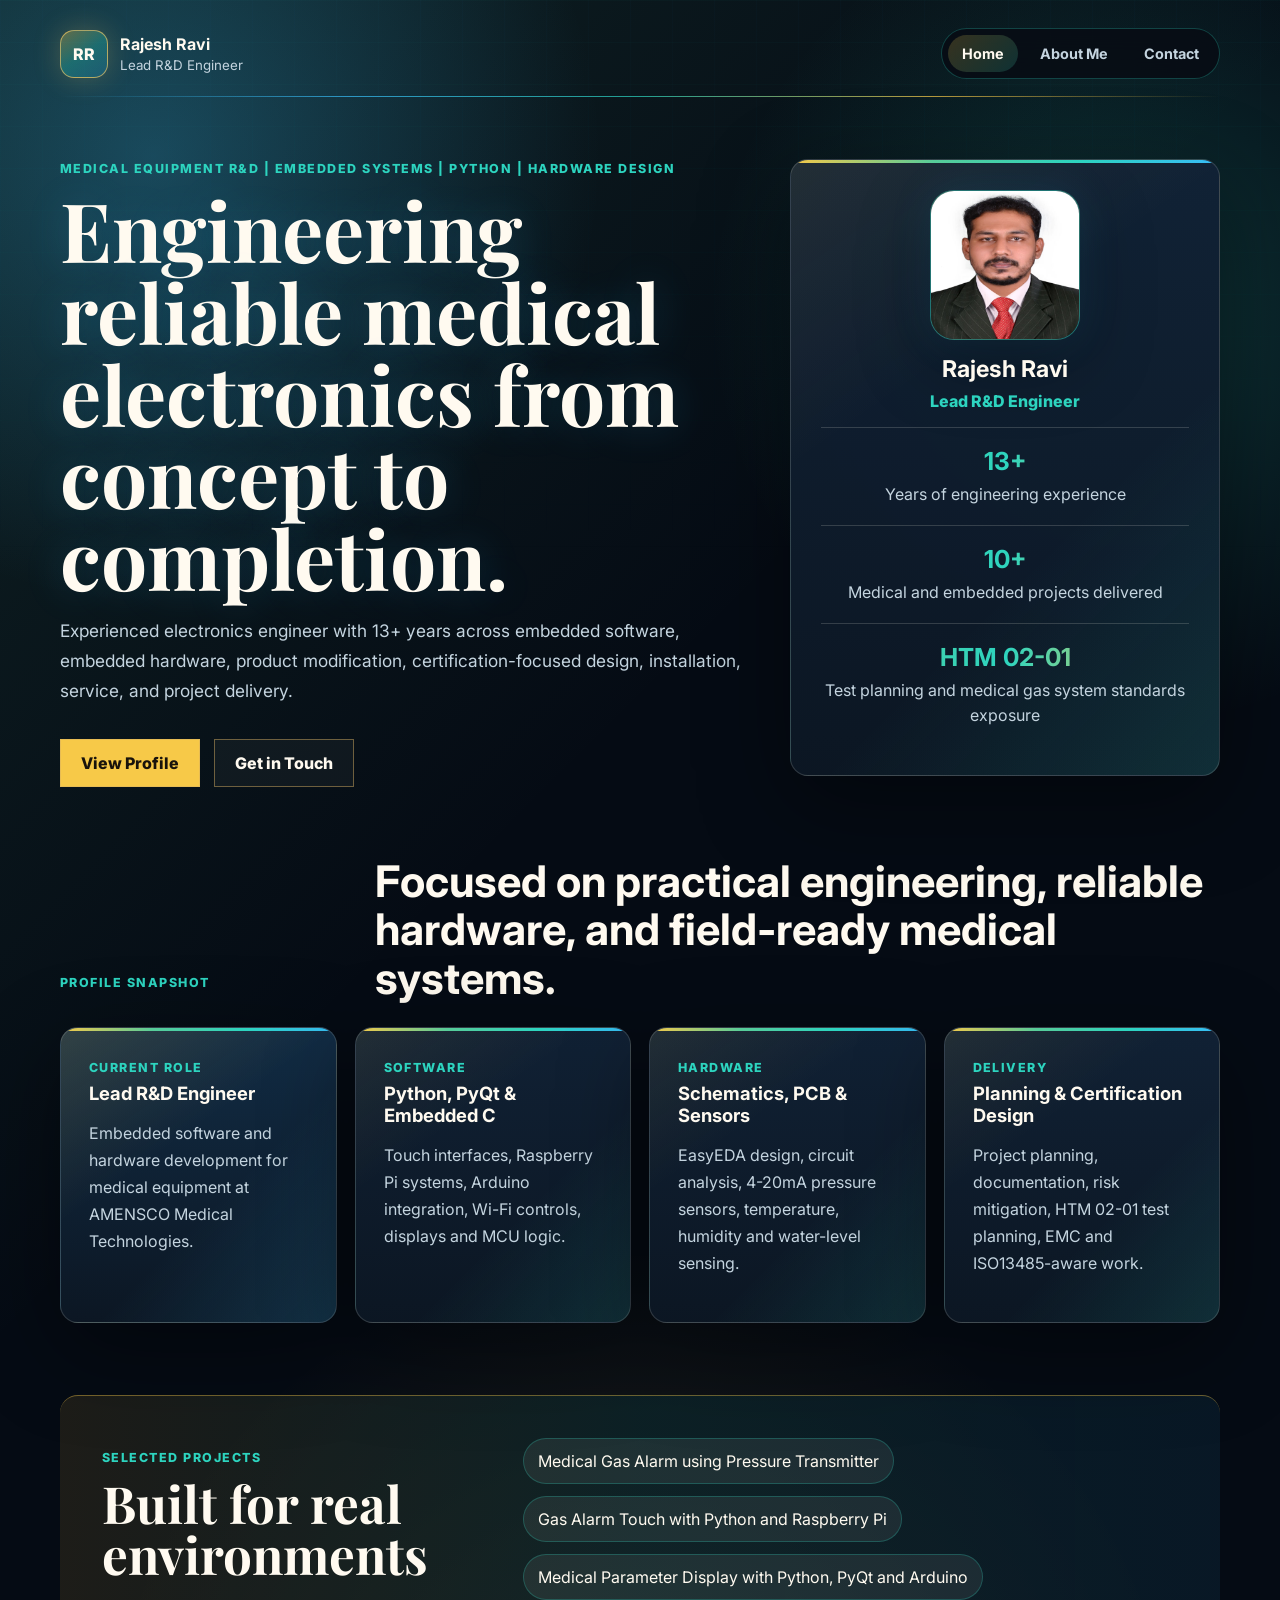
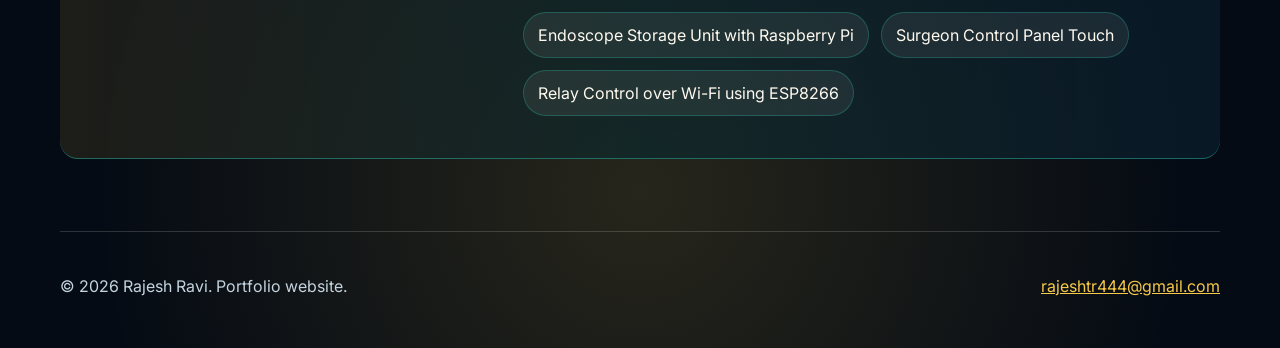
==== commit 22a08321: "photo rearranged" ====
--- a/index.html
+++ b/index.html
@@ -28,7 +28,7 @@
   <main>
     <section class="hero-section">
       <div class="hero-copy">
-        <p class="eyebrow">Medical Equipment R&amp;D | Embedded Systems | Hardware Design</p>
+        <p class="eyebrow">Medical Equipment R&amp;D | Embedded Systems | Python | Hardware Design</p>
         <h1>Engineering reliable medical electronics from concept to completion.</h1>
         <p class="hero-lead">
           Experienced electronics engineer with 13+ years across embedded software, embedded hardware,
--- a/styles.css
+++ b/styles.css
@@ -269,10 +269,11 @@
 }
 
 .hero-photo {
-  width: min(245px, 100%);
-  aspect-ratio: 1;
-  margin: 0 auto 22px;
-}
+    width: 150px;
+    height: 150px;
+    margin: 0 auto 15px;
+}
+
 
 .profile-title {
   margin: -4px 0 16px;
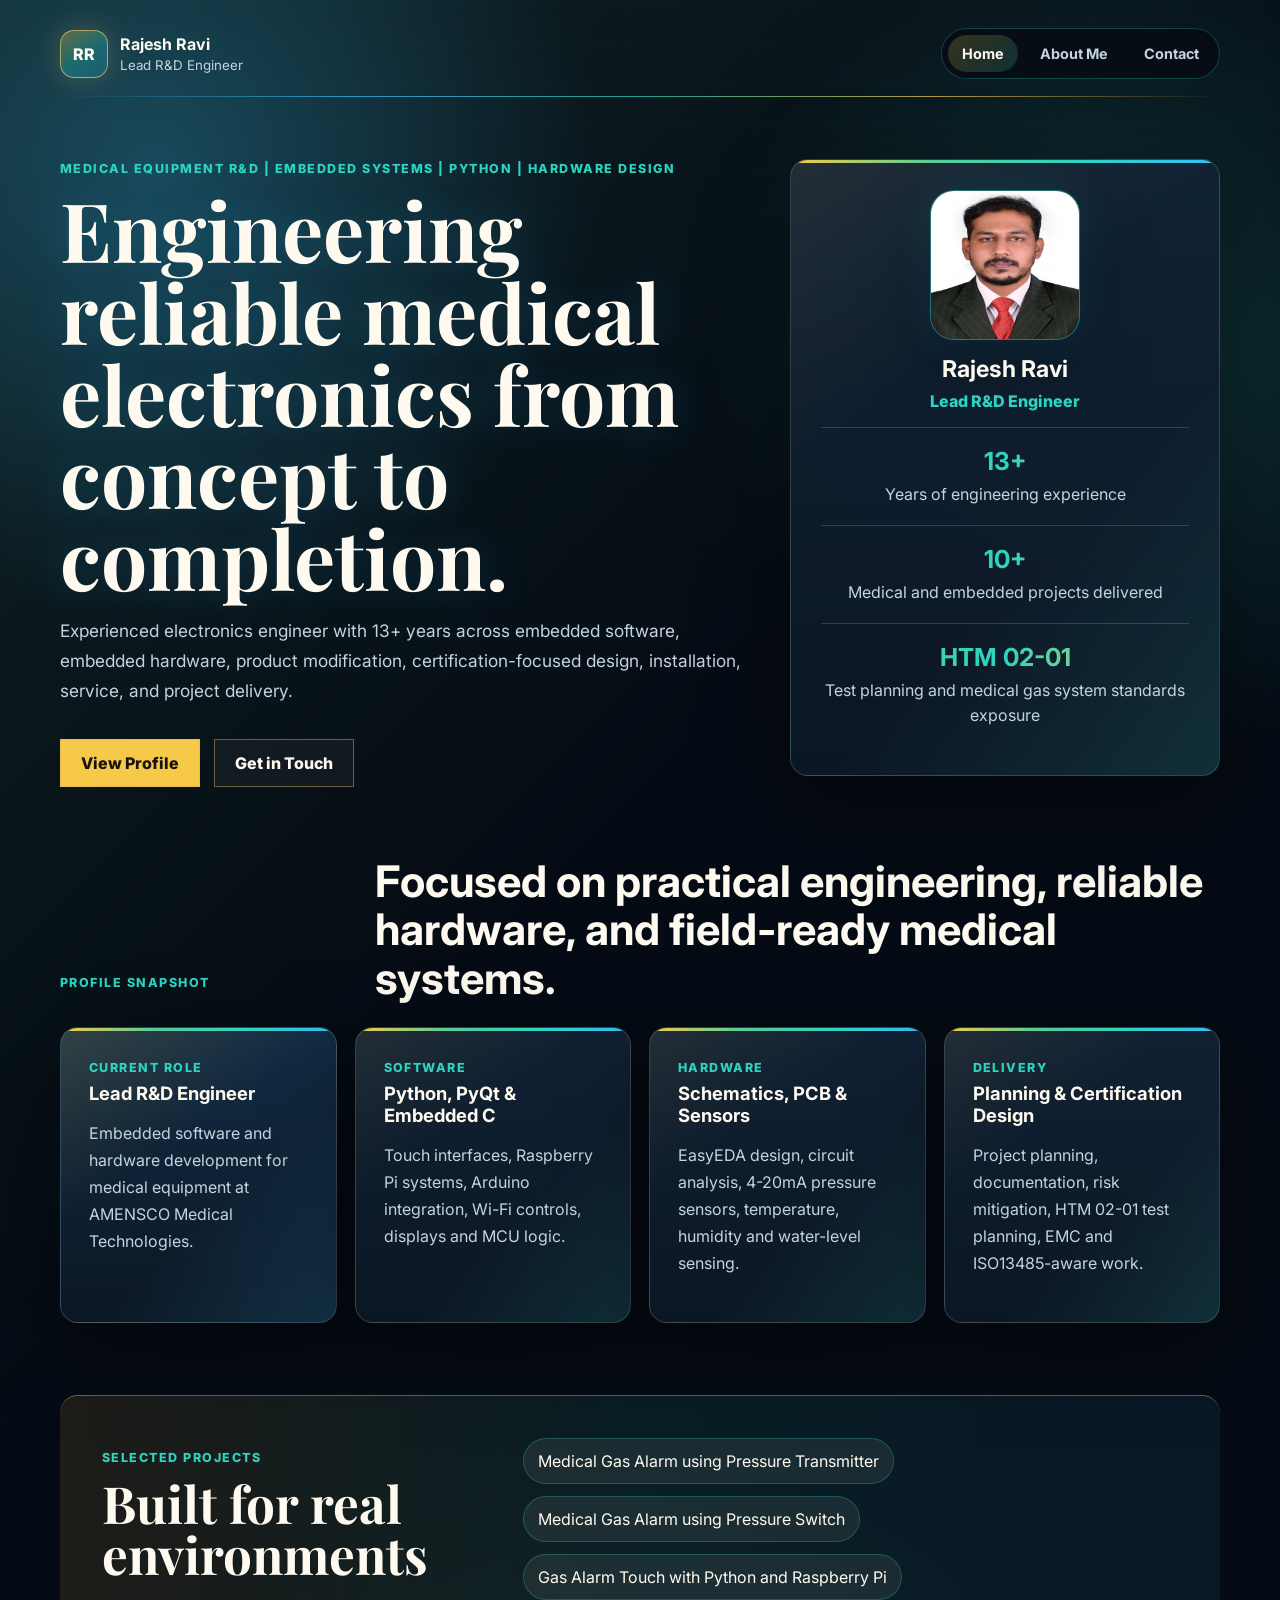
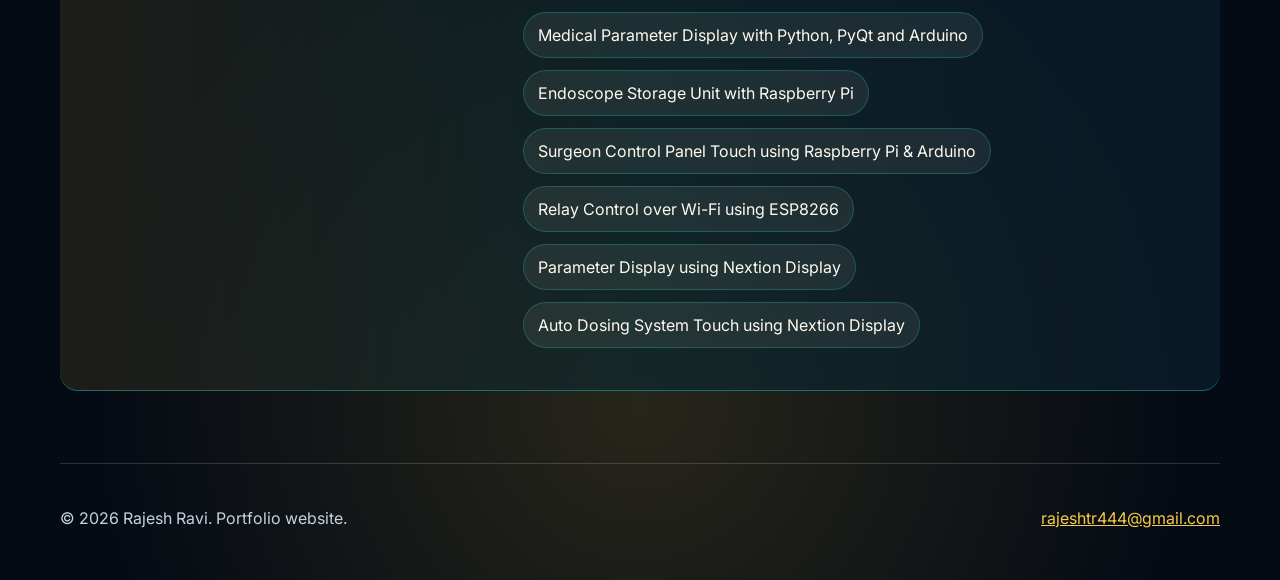
==== commit bb5735ee: "More Projects added" ====
--- a/index.html
+++ b/index.html
@@ -97,11 +97,14 @@
       </div>
       <div class="project-list">
         <span>Medical Gas Alarm using Pressure Transmitter</span>
+        <span>Medical Gas Alarm using Pressure Switch</span>
         <span>Gas Alarm Touch with Python and Raspberry Pi</span>
         <span>Medical Parameter Display with Python, PyQt and Arduino</span>
         <span>Endoscope Storage Unit with Raspberry Pi</span>
-        <span>Surgeon Control Panel Touch</span>
+        <span>Surgeon Control Panel Touch using Raspberry Pi & Arduino</span>
         <span>Relay Control over Wi-Fi using ESP8266</span>
+        <span>Parameter Display using Nextion Display</span>
+        <span>Auto Dosing System Touch using Nextion Display</span>
       </div>
     </section>
   </main>
